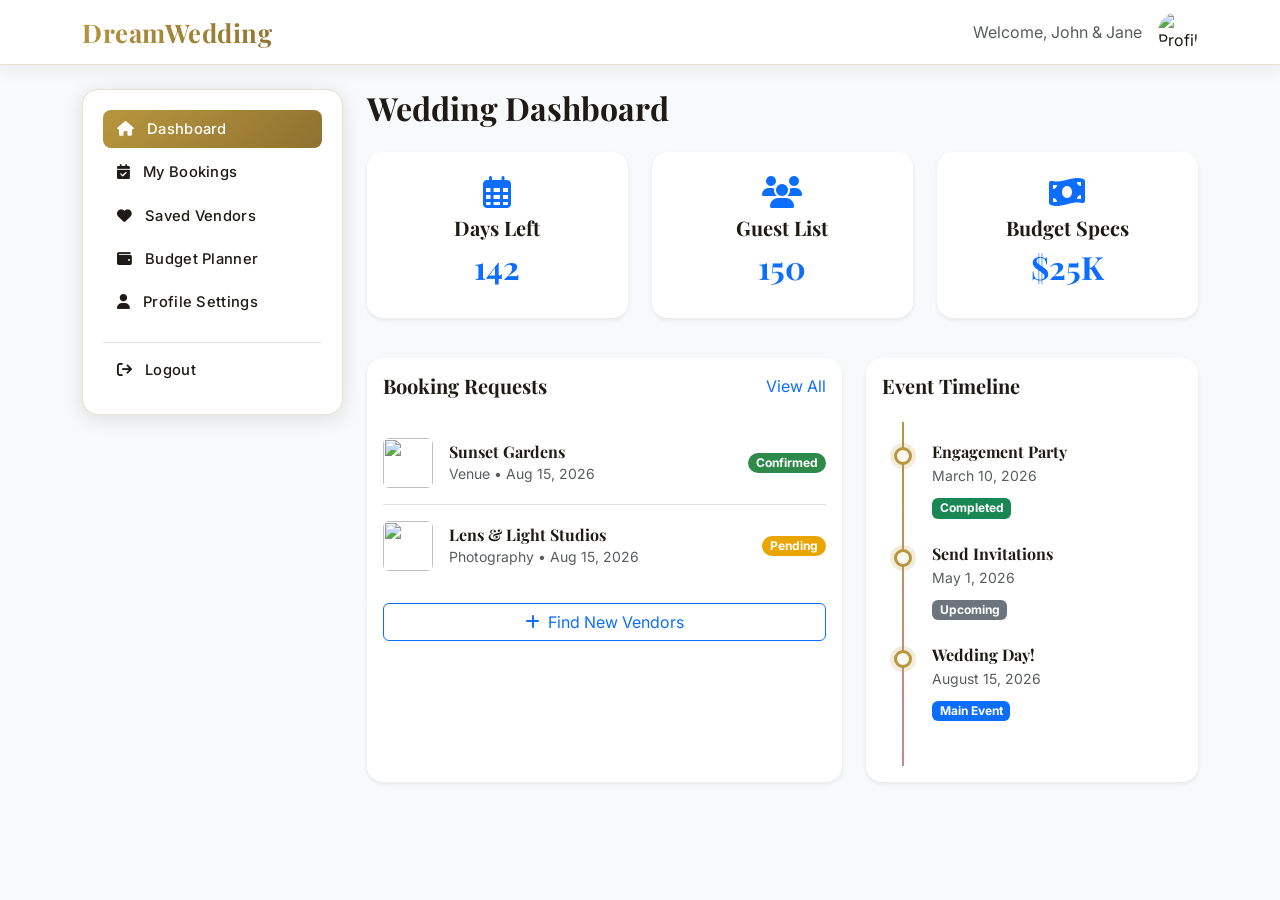
==== Wedding-System/src/main/resources/static/pages/dashboard.html @ 25dd050d "Completed sample Dashboard UI with frontend layout and components" ====
<!DOCTYPE html>
<html lang="en">
<head>
  <meta charset="UTF-8">
  <meta name="viewport" content="width=device-width, initial-scale=1.0">
  <title>Client Dashboard - DreamWedding</title>
  
  <link href="https://fonts.googleapis.com/css2?family=Playfair+Display:ital,wght@0,400;0,700;1,400&family=Inter:wght@300;400;500;600&display=swap" rel="stylesheet">
  <link href="https://cdn.jsdelivr.net/npm/bootstrap@5.3.0/dist/css/bootstrap.min.css" rel="stylesheet">
  <link rel="stylesheet" href="https://cdnjs.cloudflare.com/ajax/libs/font-awesome/6.4.0/css/all.min.css">
  <link rel="stylesheet" href="../css/styles.css">
</head>
<body class="bg-light">

  <!-- Navigation -->
  <nav class="navbar navbar-expand-lg bg-white sticky-top">
    <div class="container">
      <a class="navbar-brand" href="../index.html">DreamWedding</a>
      <div class="d-flex align-items-center">
        <span class="me-3 d-none d-md-inline text-muted">Welcome, John & Jane</span>
        <img src="https://ui-avatars.com/api/?name=John+Jane&background=d4af37&color=fff" class="rounded-circle" width="40" alt="Profile">
      </div>
    </div>
  </nav>

  <div class="container mt-4">
    <div class="row">
      <!-- Sidebar -->
      <div class="col-md-3 mb-4">
        <div class="dashboard-sidebar">
          <ul class="nav flex-column">
            <li class="nav-item">
              <a class="nav-link active" href="dashboard.html"><i class="fa-solid fa-house me-2"></i> Dashboard</a>
            </li>
            <li class="nav-item">
              <a class="nav-link" href="#"><i class="fa-solid fa-calendar-check me-2"></i> My Bookings</a>
            </li>
            <li class="nav-item">
              <a class="nav-link" href="#"><i class="fa-solid fa-heart me-2"></i> Saved Vendors</a>
            </li>
            <li class="nav-item">
              <a class="nav-link" href="#"><i class="fa-solid fa-wallet me-2"></i> Budget Planner</a>
            </li>
            <li class="nav-item">
              <a class="nav-link" href="#"><i class="fa-solid fa-user me-2"></i> Profile Settings</a>
            </li>
            <li class="nav-item mt-3 border-top pt-2">
              <a class="nav-link text-danger" href="login.html"><i class="fa-solid fa-arrow-right-from-bracket me-2"></i> Logout</a>
            </li>
          </ul>
        </div>
      </div>

      <!-- Main Content -->
      <div class="col-md-9">
        <h2 class="mb-4">Wedding Dashboard</h2>
        
        <!-- Wedding Stats -->
        <div class="row mb-4">
          <div class="col-md-4">
            <div class="card text-center border-0 shadow-sm rounded-4 mb-3">
              <div class="card-body py-4">
                <i class="fa-regular fa-calendar-days fs-2 text-primary mb-2"></i>
                <h5 class="fw-bold">Days Left</h5>
                <h2 class="text-primary fw-bold">142</h2>
              </div>
            </div>
          </div>
          <div class="col-md-4">
            <div class="card text-center border-0 shadow-sm rounded-4 mb-3">
              <div class="card-body py-4">
                <i class="fa-solid fa-users fs-2 text-primary mb-2"></i>
                <h5 class="fw-bold">Guest List</h5>
                <h2 class="text-primary fw-bold">150</h2>
              </div>
            </div>
          </div>
          <div class="col-md-4">
            <div class="card text-center border-0 shadow-sm rounded-4 mb-3">
              <div class="card-body py-4">
                <i class="fa-solid fa-money-bill-wave fs-2 text-primary mb-2"></i>
                <h5 class="fw-bold">Budget Specs</h5>
                <h2 class="text-primary fw-bold">$25K</h2>
              </div>
            </div>
          </div>
        </div>

        <!-- Recent Bookings & Timeline -->
        <div class="row">
          <div class="col-md-7 mb-4">
            <div class="card border-0 shadow-sm rounded-4 h-100">
              <div class="card-body">
                <div class="d-flex justify-content-between align-items-center mb-4">
                  <h5 class="fw-bold mb-0">Booking Requests</h5>
                  <a href="#" class="text-primary text-decoration-none">View All</a>
                </div>
                <ul class="list-group list-group-flush">
                  <li class="list-group-item px-0 py-3 d-flex align-items-center">
                    <img src="https://images.unsplash.com/photo-1520854221256-17451cc331bf?auto=format&fit=crop&w=100&q=80" class="rounded" width="50" height="50" style="object-fit:cover;">
                    <div class="ms-3 flex-grow-1">
                      <h6 class="mb-0 fw-bold">Sunset Gardens</h6>
                      <small class="text-muted">Venue • Aug 15, 2026</small>
                    </div>
                    <span class="badge badge-confirmed rounded-pill">Confirmed</span>
                  </li>
                  <li class="list-group-item px-0 py-3 d-flex align-items-center">
                    <img src="https://images.unsplash.com/photo-1533104816157-1941ad7c3906?auto=format&fit=crop&w=100&q=80" class="rounded" width="50" height="50" style="object-fit:cover;">
                    <div class="ms-3 flex-grow-1">
                      <h6 class="mb-0 fw-bold">Lens & Light Studios</h6>
                      <small class="text-muted">Photography • Aug 15, 2026</small>
                    </div>
                    <span class="badge badge-pending rounded-pill">Pending</span>
                  </li>
                </ul>
                <div class="mt-3">
                  <a href="vendor-list.html" class="btn btn-outline-primary w-100"><i class="fa-solid fa-plus me-1"></i> Find New Vendors</a>
                </div>
              </div>
            </div>
          </div>

          <div class="col-md-5 mb-4">
            <div class="card border-0 shadow-sm rounded-4 h-100">
              <div class="card-body">
                <h5 class="fw-bold mb-4">Event Timeline</h5>
                <div class="timeline">
                  <div class="timeline-item">
                    <h6 class="fw-bold mb-1">Engagement Party</h6>
                    <small class="text-muted d-block mb-2">March 10, 2026</small>
                    <span class="badge bg-success">Completed</span>
                  </div>
                  <div class="timeline-item">
                    <h6 class="fw-bold mb-1">Send Invitations</h6>
                    <small class="text-muted d-block mb-2">May 1, 2026</small>
                    <span class="badge bg-secondary">Upcoming</span>
                  </div>
                  <div class="timeline-item">
                    <h6 class="fw-bold mb-1">Wedding Day!</h6>
                    <small class="text-muted d-block mb-2">August 15, 2026</small>
                    <span class="badge bg-primary">Main Event</span>
                  </div>
                </div>
              </div>
            </div>
          </div>
        </div>

      </div>
    </div>
  </div>

  <script src="https://cdn.jsdelivr.net/npm/bootstrap@5.3.0/dist/js/bootstrap.bundle.min.js"></script>
  <script src="../js/script.js"></script>
</body>
</html>
---- Wedding-System/src/main/resources/static/css/styles.css ----
/* ============================================
   PREMIUM COLOUR PALETTE — DreamWedding
   ============================================
   Primary   : Champagne Gold  #b8963e
   Secondary  : Dusty Rose      #c4899a
   Accent     : Deep Blush      #8b3a52
   Dark BG    : Rich Charcoal   #1a1714
   Light BG   : Warm Ivory      #faf7f1
   Card BG    : Alabaster       #f5f0e8
   Muted text : Warm Grey       #7a6f65
============================================ */

@import url('https://fonts.googleapis.com/css2?family=Playfair+Display:ital,wght@0,400;0,600;0,700;1,400&family=Inter:wght@300;400;500;600&display=swap');

:root {
  --primary-color:    #b8963e;   /* Champagne Gold  */
  --primary-dark:     #8f7230;   /* Deep Gold       */
  --primary-light:    #e8c96a;   /* Soft Gold       */
  --secondary-color:  #c4899a;   /* Dusty Rose      */
  --secondary-dark:   #8b3a52;   /* Deep Blush      */
  --accent-color:     #6b4c3b;   /* Warm Mocha      */
  --dark-bg:          #1a1714;   /* Rich Charcoal   */
  --dark-bg-2:        #241f1b;   /* Warm Dark       */
  --light-bg:         #faf7f1;   /* Warm Ivory      */
  --card-bg:          #f5f0e8;   /* Alabaster       */
  --dark-text:        #1e1a16;   /* Espresso        */
  --muted-text:       #7a6f65;   /* Warm Grey       */
  --light-text:       #ffffff;
  --border-color:     #e8e0d0;
  --shadow-gold:      rgba(184, 150, 62, 0.18);
  --shadow-dark:      rgba(26, 23, 20, 0.12);
}

/* ============================================
   BASE
============================================ */
body {
  font-family: 'Inter', sans-serif;
  color: var(--dark-text);
  background-color: var(--light-bg);
  overflow-x: hidden;
}

h1, h2, h3, h4, h5, h6 {
  font-family: 'Playfair Display', serif;
  font-weight: 700;
  color: var(--dark-text);
}

/* ============================================
   NAVBAR
============================================ */
.navbar {
  background-color: rgba(250, 247, 241, 0.96);
  backdrop-filter: blur(10px);
  -webkit-backdrop-filter: blur(10px);
  box-shadow: 0 2px 20px rgba(26, 23, 20, 0.08);
  border-bottom: 1px solid var(--border-color);
  transition: all 0.3s ease-in-out;
}

.navbar-brand {
  font-family: 'Playfair Display', serif;
  font-size: 1.6rem;
  font-weight: 700;
  background: linear-gradient(135deg, var(--primary-color), var(--primary-dark));
  -webkit-background-clip: text;
  -webkit-text-fill-color: transparent;
  background-clip: text;
  letter-spacing: 0.5px;
}

.nav-link {
  color: var(--dark-text) !important;
  font-weight: 500;
  font-size: 0.92rem;
  letter-spacing: 0.3px;
  padding: 0.5rem 0.9rem !important;
  transition: color 0.3s;
  position: relative;
}

.nav-link::after {
  content: '';
  position: absolute;
  bottom: 0;
  left: 50%;
  transform: translateX(-50%);
  width: 0;
  height: 2px;
  background: linear-gradient(90deg, var(--primary-color), var(--secondary-color));
  border-radius: 2px;
  transition: width 0.3s ease;
}

.nav-link:hover::after { width: 60%; }

.nav-link:hover {
  color: var(--primary-color) !important;
}

/* ============================================
   BUTTONS
============================================ */
.btn-custom {
  background: linear-gradient(135deg, var(--primary-color) 0%, var(--primary-dark) 100%);
  color: var(--light-text);
  border: none;
  font-weight: 600;
  border-radius: 30px;
  padding: 11px 28px;
  letter-spacing: 0.4px;
  transition: all 0.3s ease;
  box-shadow: 0 4px 18px var(--shadow-gold);
}

.btn-custom:hover {
  background: linear-gradient(135deg, var(--primary-dark) 0%, #6b5220 100%);
  color: var(--light-text);
  transform: translateY(-2px);
  box-shadow: 0 8px 24px var(--shadow-gold);
}

.btn-secondary-custom {
  background: white;
  color: var(--primary-color);
  border: 1px solid var(--primary-color);
  font-weight: 600;
  border-radius: 30px;
  padding: 11px 28px;
  transition: all 0.3s ease;
  box-shadow: 0 4px 15px rgba(184, 150, 62, 0.1);
}

.btn-secondary-custom:hover {
  background: var(--primary-color);
  color: white;
  transform: translateY(-2px);
  box-shadow: 0 8px 20px var(--shadow-gold);
}

/* ============================================
   HERO SECTION
============================================ */
.hero-section {
  position: relative;
  background: linear-gradient(
    160deg,
    rgba(26, 23, 20, 0.72) 0%,
    rgba(139, 58, 82, 0.45) 50%,
    rgba(26, 23, 20, 0.72) 100%
  ),
  url('https://images.unsplash.com/photo-1519741497674-611481863552?auto=format&fit=crop&w=2000&q=80') center / cover;
  background-attachment: scroll;
  height: 100vh;
  display: flex;
  align-items: center;
  justify-content: center;
  color: var(--light-text);
  text-align: center;
  overflow: hidden;
  will-change: background-position;
}

/* Hero content scroll fade */
.hero-content {
  transition: opacity 0.05s linear, transform 0.05s linear;
  will-change: opacity, transform;
}

/* Bounce animation for scroll arrow */
@keyframes heroArrowBounce {
  0%, 100% { transform: translateY(0);    opacity: 1;    }
  50%       { transform: translateY(8px);  opacity: 0.7;  }
}

.hero-content h1 {
  font-size: 4rem;
  margin-bottom: 20px;
  animation: fadeInDown 1s ease-out;
  text-shadow: 0 2px 20px rgba(0,0,0,0.4);
  background: linear-gradient(135deg, #fff 40%, var(--primary-light) 100%);
  -webkit-background-clip: text;
  -webkit-text-fill-color: transparent;
  background-clip: text;
}

.hero-content p {
  font-size: 1.2rem;
  margin-bottom: 30px;
  animation: fadeInUp 1s ease-out;
  color: rgba(255,255,255,0.88);
}

/* Search box inside hero */
.search-box {
  background: rgba(255, 255, 255, 0.97) !important;
  border: 1px solid var(--border-color) !important;
  box-shadow: 0 12px 40px rgba(0,0,0,0.18) !important;
  border-radius: 16px !important;
  backdrop-filter: blur(8px);
}

/* ============================================
   CATEGORY CARDS
============================================ */
.category-card {
  border-radius: 18px;
  overflow: hidden;
  box-shadow: 0 4px 20px var(--shadow-dark);
  transition: all 0.35s ease;
  background: linear-gradient(145deg, #ffffff, var(--card-bg));
  text-align: center;
  padding: 32px 22px;
  margin-bottom: 30px;
  border: 1px solid var(--border-color);
}

.category-card i {
  font-size: 2.6rem;
  background: linear-gradient(135deg, var(--primary-color), var(--secondary-dark));
  -webkit-background-clip: text;
  -webkit-text-fill-color: transparent;
  background-clip: text;
  margin-bottom: 16px;
  display: block;
}

.category-card h4 {
  font-size: 1rem;
  font-weight: 600;
  color: var(--dark-text);
  margin-bottom: 8px;
}

.category-card:hover {
  transform: translateY(-10px);
  box-shadow: 0 16px 40px var(--shadow-gold);
  border-color: var(--primary-light);
}

/* ============================================
   VENDOR CARDS
============================================ */
.vendor-card {
  border: 1px solid var(--border-color);
  border-radius: 18px;
  overflow: hidden;
  box-shadow: 0 4px 16px var(--shadow-dark);
  transition: all 0.35s ease;
  background: #ffffff;
}

.vendor-card img {
  height: 200px;
  object-fit: cover;
}

.vendor-card:hover {
  transform: translateY(-6px);
  box-shadow: 0 12px 32px var(--shadow-gold);
  border-color: var(--primary-light);
}

.vendor-card .badge.bg-secondary {
  background: linear-gradient(135deg, var(--primary-color), var(--primary-dark)) !important;
  color: white !important;
  font-size: 0.75rem;
  letter-spacing: 0.3px;
}

/* ============================================
   EXPLORE CATEGORIES SECTION BG
============================================ */
section.py-5.bg-light {
  background-color: var(--card-bg) !important;
  width: 100vw;
  margin-left: 50%;
  transform: translateX(-50%);
  overflow-x: hidden;
}

/* ============================================
   HOW IT WORKS
============================================ */
.step-box {
  text-align: center;
  padding: 24px;
}

.step-icon {
  width: 80px;
  height: 80px;
  background: linear-gradient(135deg, var(--primary-color), var(--primary-dark));
  color: var(--light-text);
  border-radius: 50%;
  display: flex;
  align-items: center;
  justify-content: center;
  font-size: 2rem;
  font-family: 'Playfair Display', serif;
  margin: 0 auto 20px auto;
  box-shadow: 0 6px 20px var(--shadow-gold);
}

section.py-5.bg-white {
  background-color: var(--light-bg) !important;
}

/* ============================================
   FOOTER
============================================ */
footer {
  background: linear-gradient(160deg, var(--dark-bg) 0%, var(--dark-bg-2) 100%);
  color: #c8bfb3;
  padding: 60px 0 20px 0;
  border-top: 1px solid rgba(184, 150, 62, 0.2);
}

footer h4, footer h5 {
  color: #f0ebe1;
}

footer a {
  color: var(--primary-light);
  text-decoration: none;
  transition: color 0.2s;
}

footer a:hover {
  color: #ffffff;
}

footer hr {
  border-color: rgba(255,255,255,0.1) !important;
}

/* ============================================
   ANIMATIONS
============================================ */
@keyframes fadeInDown {
  from { opacity: 0; transform: translateY(-24px); }
  to   { opacity: 1; transform: translateY(0); }
}

@keyframes fadeInUp {
  from { opacity: 0; transform: translateY(24px); }
  to   { opacity: 1; transform: translateY(0); }
}

/* ============================================
   FORMS
============================================ */
.form-control, .form-select {
  border-radius: 10px;
  padding: 12px 15px;
  border: 1px solid var(--border-color);
  background-color: #fff;
  color: var(--dark-text);
  font-size: 0.95rem;
  transition: all 0.25s;
}

.form-control:focus, .form-select:focus {
  border-color: var(--primary-color);
  box-shadow: 0 0 0 0.2rem rgba(184, 150, 62, 0.2);
  background-color: #fff;
}

.auth-card {
  border-radius: 20px;
  box-shadow: 0 10px 40px var(--shadow-dark);
  border: 1px solid var(--border-color);
}

/* ============================================
   DASHBOARD SIDEBAR
============================================ */
.dashboard-sidebar {
  background-color: #fff;
  border-radius: 16px;
  padding: 20px;
  box-shadow: 0 4px 20px var(--shadow-dark);
  border: 1px solid var(--border-color);
}

.dashboard-sidebar .nav-link {
  color: var(--dark-text) !important;
  border-radius: 8px;
  margin-bottom: 5px;
}

.dashboard-sidebar .nav-link.active,
.dashboard-sidebar .nav-link:hover {
  background: linear-gradient(135deg, var(--primary-color), var(--primary-dark));
  color: #fff !important;
}

/* ============================================
   TIMELINE
============================================ */
.timeline {
  position: relative;
  padding: 20px 0;
}

.timeline::before {
  content: '';
  position: absolute;
  top: 0; bottom: 0; left: 20px;
  width: 2px;
  background: linear-gradient(to bottom, var(--primary-color), var(--secondary-color));
}

.timeline-item {
  position: relative;
  padding-left: 50px;
  margin-bottom: 25px;
}

.timeline-item::before {
  content: '';
  position: absolute;
  left: 12px; top: 5px;
  width: 18px; height: 18px;
  border-radius: 50%;
  background: var(--light-bg);
  border: 3px solid var(--primary-color);
  box-shadow: 0 0 0 4px var(--shadow-gold);
}

/* ============================================
   BADGES
============================================ */
.badge-pending   { background-color: #e9a500; color: #fff; }
.badge-confirmed { background-color: #2d8a4a; color: #fff; }
.badge-completed { background-color: #0e7fa8; color: #fff; }

/* ============================================
   CATEGORY SLIDER
   ============================================ */
.category-slider-wrapper {
  width: 100vw;
  margin-left: 50%;
  transform: translateX(-50%);
  background: linear-gradient(90deg, var(--card-bg) 0%, #ede9df 50%, var(--card-bg) 100%);
  padding: 10px 0;
  position: relative;
}

.category-slider {
  display: flex;
  gap: 20px;
  overflow-x: auto;
  padding: 20px;
  scroll-behavior: auto;
  -ms-overflow-style: none;
  scrollbar-width: none;
}

.category-slider::-webkit-scrollbar {
  display: none;
}

.slider-card {
  flex: 0 0 220px;
  margin-bottom: 0;
  user-select: none;
}

/* ============================================
   FAQ SECTION ACCORDION OVERRIDES
============================================ */
.accordion-button {
  font-family: 'Inter', sans-serif;
  font-weight: 600 !important;
  font-size: 0.97rem;
  color: var(--dark-text) !important;
}

.accordion-button:not(.collapsed) {
  background: linear-gradient(135deg, #f5e9c8, #eedbb0) !important;
  color: var(--primary-dark) !important;
  box-shadow: none;
}

.accordion-button:focus {
  box-shadow: 0 0 0 0.2rem rgba(184, 150, 62, 0.2);
}

.accordion-button::after {
  filter: sepia(1) saturate(2) hue-rotate(10deg);
}

.faq-item {
  border: 1px solid var(--border-color) !important;
  overflow: hidden;
}

/* ============================================
   SECTION BACKGROUNDS OVERRIDE
============================================ */
section[style*="#fef9f0"] {
  background-color: var(--card-bg) !important;
}

section[style*="#fdfbf7"] {
  background-color: var(--light-bg) !important;
}

/* ============================================
   SECTION HEADINGS ACCENT LINE
============================================ */
section > .container > h2.text-center,
section > .container-fluid > h2.text-center {
  position: relative;
  display: inline-block;
  left: 50%;
  transform: translateX(-50%);
  padding-bottom: 12px;
}

section > .container > h2.text-center::after,
section > .container-fluid > h2.text-center::after {
  content: '';
  position: absolute;
  bottom: 0;
  left: 50%;
  transform: translateX(-50%);
  width: 60px;
  height: 3px;
  background: linear-gradient(90deg, var(--primary-color), var(--secondary-color));
  border-radius: 2px;
}

/* ============================================
   FOOTER — PREMIUM DARK
============================================ */

/* Social Icons */
.footer-social-icon {
  display: inline-flex;
  align-items: center;
  justify-content: center;
  width: 42px;
  height: 42px;
  border-radius: 50%;
  border: 1.5px solid rgba(184, 150, 62, 0.4);
  color: #b8963e;
  font-size: 1rem;
  text-decoration: none;
  transition: all 0.3s ease;
}

.footer-social-icon:hover {
  background: linear-gradient(135deg, #b8963e, #8f7230);
  color: #fff;
  border-color: transparent;
  transform: translateY(-3px);
  box-shadow: 0 6px 18px rgba(184, 150, 62, 0.35);
}

/* Nav Links */
.footer-nav-link {
  color: #9a9188;
  text-decoration: none;
  font-size: 0.92rem;
  font-weight: 500;
  transition: color 0.2s ease;
  position: relative;
}

.footer-nav-link::after {
  content: '';
  position: absolute;
  bottom: -2px;
  left: 0;
  width: 0;
  height: 1px;
  background: #b8963e;
  transition: width 0.25s ease;
}

.footer-nav-link:hover {
  color: #e8c96a !important;
}

.footer-nav-link:hover::after {
  width: 100%;
}

/* Contact Blocks */
.footer-contact-block {
  border-left: 2px solid rgba(184, 150, 62, 0.25);
  padding-left: 16px;
}

.footer-contact-title {
  font-weight: 700;
  color: #f0ebe1;
  margin-bottom: 10px;
  font-size: 0.95rem;
  letter-spacing: 0.3px;
}

.footer-contact-text {
  color: #9a9188;
  font-size: 0.88rem;
  line-height: 1.7;
  margin-bottom: 4px;
}

/* Chat Links */
.footer-chat-link {
  display: block;
  color: #9a9188;
  text-decoration: none;
  font-size: 0.9rem;
  margin-bottom: 8px;
  transition: color 0.2s ease;
}

.footer-chat-link:hover {
  color: #e8c96a;
}

.footer-chat-link .fa-whatsapp {
  color: #25d366;
}

.footer-chat-link .fa-facebook-messenger {
  color: #0084ff;
}

/* ============================================
   TESTIMONIALS & FEEDBACK LOOP
============================================ */
/* ============================================
   TESTIMONIALS & FEEDBACK LOOP — DRAGGABLE
============================================ */
.feedback-marquee-wrapper {
  overflow-x: auto;
  overflow-y: hidden;
  padding: 10px 0;
  position: relative;
  background-color: var(--light-bg);
  cursor: grab;
  user-select: none;
  -ms-overflow-style: none;
  scrollbar-width: none;
}

.feedback-marquee-wrapper::-webkit-scrollbar {
  display: none;
}

.feedback-marquee-wrapper:active {
  cursor: grabbing;
}

.feedback-marquee {
  display: flex;
  gap: 30px;
  width: max-content;
  padding: 20px 0;
  pointer-events: none; /* Allows click through to wrapper for dragging */
}

.testimonial-card {
  flex: 0 0 380px;
  background: white;
  transition: transform 0.6s cubic-bezier(0.2, 0.8, 0.2, 1), box-shadow 0.6s ease;
  border: 1px solid var(--border-color);
  box-shadow: 0 4px 12px rgba(0,0,0,0.05);
  border-radius: 20px;
  pointer-events: all; 
}

.testimonial-card:hover {
  transform: translateY(-12px) scale(1.03) !important;
  box-shadow: 0 20px 45px var(--shadow-gold) !important;
  border-color: var(--primary-light);
  z-index: 10;
}

.feedback-marquee-wrapper {
  overflow: hidden;
  padding: 10px 0;
  position: relative;
  background-color: var(--light-bg);
  cursor: grab;
  user-select: none;
}

.feedback-marquee-wrapper:active {
  cursor: grabbing;
}

.feedback-marquee {
  display: flex;
  gap: 30px;
  width: max-content;
  padding: 20px 0;
  pointer-events: none;
}

.testimonial-card {
  flex: 0 0 380px;
  background: white;
  transition: transform 0.6s cubic-bezier(0.2, 0.8, 0.2, 1), box-shadow 0.6s ease;
  border: 1px solid var(--border-color);
  box-shadow: 0 4px 12px rgba(0,0,0,0.05);
  border-radius: 20px;
  pointer-events: all;
}

.testimonial-card:hover {
  transform: translateY(-12px) scale(1.03) !important;
  box-shadow: 0 20px 45px var(--shadow-gold) !important;
  border-color: var(--primary-light);
  z-index: 10;
}

.testimonial-text {
  font-style: italic;
  font-size: 0.95rem;
  line-height: 1.6;
  color: var(--muted-text);
}

/* Gold Styled Outline Buttons (Overrides) */
.btn-outline-dark, .btn-outline-secondary {
  border-color: var(--primary-color) !important;
  color: var(--primary-color) !important;
}

.btn-outline-dark:hover, .btn-outline-secondary:hover {
  background-color: var(--primary-color) !important;
  border-color: var(--primary-color) !important;
  color: white !important;
}

/* Quick Rating Section */
.quick-rating-box {
  background: white;
  border: 1px solid var(--border-color);
  border-radius: 20px;
  padding: 30px;
  text-align: center;
  box-shadow: 0 10px 30px var(--shadow-dark);
}

.star-rating-input {
  display: flex !important;
  flex-direction: row;
  justify-content: center;
  gap: 12px;
}

.star-rating-input i {
  font-size: 2.2rem;
  color: #ddd;
  cursor: pointer;
  transition: all 0.2s ease;
}

/* Hover starts from right because DOM is 5-4-3-2-1. 
   Hovering a star highlights it and those AFTER it (to its right). */
.star-rating-input i:hover,
.star-rating-input i:hover ~ i {
  color: #f1c40f !important;
  transform: scale(1.1);
}

.star-rating-input i.active,
.star-rating-input i.active ~ i {
  color: #f1c40f !important;
}

.star-rating-input i.active,
.star-rating-input i:hover,
.star-rating-input i:hover ~ i {
  color: #f1c40f;
}

/* Modal Styling */
.modal-content {
  border-radius: 24px;
  border: none;
  overflow: hidden;
}

.modal-header {
  background: linear-gradient(135deg, var(--primary-color), var(--primary-dark));
  color: white;
  border: none;
}

.modal-header .btn-close {
  filter: brightness(0) invert(1);
}


/* How It Works Section */
.how-it-works-card {
  padding: 40px 30px;
  border-radius: 24px;
  background: #fff;
  border: 1px solid var(--border-color);
  transition: all 0.4s cubic-bezier(0.175, 0.885, 0.32, 1.275);
  height: 100%;
}

.how-it-works-card:hover {
  transform: translateY(-15px);
  box-shadow: 0 20px 40px var(--shadow-dark);
  border-color: var(--primary-light);
}

.how-icon-wrapper {
  width: 90px;
  height: 90px;
  background: linear-gradient(135deg, var(--card-bg), #ede9df);
  border-radius: 50%;
  display: flex;
  align-items: center;
  justify-content: center;
  margin: 0 auto;
  position: relative;
  transition: all 0.4s ease;
}

.how-it-works-card:hover .how-icon-wrapper {
  background: linear-gradient(135deg, var(--primary-color), var(--primary-dark));
  transform: scale(1.1) rotate(5deg);
}

.how-icon-wrapper i {
  font-size: 2.22rem;
  background: linear-gradient(135deg, var(--primary-color), var(--primary-dark));
  -webkit-background-clip: text;
  -webkit-text-fill-color: transparent;
  background-clip: text;
  transition: all 0.4s ease;
}

.how-it-works-card:hover .how-icon-wrapper i {
  -webkit-text-fill-color: #fff;
}

.step-number {
  position: absolute;
  top: -5px;
  right: -5px;
  width: 32px;
  height: 32px;
  background: var(--secondary-color);
  color: var(--dark-text);
  border-radius: 50%;
  display: flex;
  align-items: center;
  justify-content: center;
  font-weight: 700;
  font-size: 0.9rem;
  box-shadow: 0 4px 10px rgba(0,0,0,0.1);
}

.how-it-works-card h4 {
  font-family: 'Playfair Display', serif;
  letter-spacing: 0.5px;
}

/* ============================================
   RESPONSIVE DESIGN (Media Queries)
   ============================================ */

/* --- Large Devices (Desktops) --- */
@media (max-width: 1200px) {
  .hero-content h1 { font-size: 3.5rem; }
}

/* --- Medium Devices (Tablets) --- */
@media (max-width: 991.98px) {
  .hero-section { height: auto; min-height: 100vh; padding: 120px 0 80px 0; }
  .hero-content h1 { font-size: 2.8rem; }
  .hero-content p { font-size: 1.1rem; }
  
  .navbar-collapse {
    background: white;
    margin-top: 15px;
    padding: 20px;
    border-radius: 15px;
    box-shadow: 0 10px 30px rgba(0,0,0,0.1);
    border: 1px solid var(--border-color);
  }
  
  .nav-item { width: 100%; text-align: center; margin: 5px 0; }
  .nav-link::after { display: none; }
  
  .category-card { padding: 25px 15px; }
  .category-card i { font-size: 2.2rem; }

  .order-lg-1 { order: 1; }
  .order-lg-2 { order: 2; }
}

/* --- Small Devices (Phones) --- */
@media (max-width: 767.98px) {
  .hero-content h1 { font-size: 2.2rem; line-height: 1.3; }
  .hero-content p { font-size: 1rem; }
  
  .search-box { padding: 1.5rem !important; }
  .search-box .col-md-4, .search-box .col-md-5, .search-box .col-md-3 {
    margin-bottom: 15px;
  }
  .search-box .col-md-3 { margin-bottom: 0; }

  section.py-5 { padding-top: 3rem !important; padding-bottom: 3rem !important; }
  .display-5 { font-size: 1.8rem !important; }
  
  .testimonial-card { flex: 0 0 calc(100vw - 60px); max-width: 350px; padding: 1.5rem !important; }
  .testimonial-text { font-size: 0.88rem; }
  
  .slider-card { flex: 0 0 180px; }
  
  #heroScrollArrow { display: none; }
  
  .footer-contact-block { border-left: none; border-top: 1px solid rgba(184,150,62,0.2); padding-left: 0; padding-top: 15px; margin-top: 15px; }
  
  .navbar-brand { font-size: 1.4rem; }
}

/* --- Extra Small Devices --- */
@media (max-width: 480px) {
  .hero-content h1 { font-size: 1.9rem; }
  .hero-content p { font-size: 0.95rem; }
  
  .btn-custom, .btn-secondary-custom { width: 100%; padding: 12px 20px; }
  
  .category-card { margin-bottom: 15px; }
  
  .navbar-brand { font-size: 1.3rem; }
}

/* Touch Device Optimization */
@media (hover: none) {
  .category-card:hover, .vendor-card:hover, .how-it-works-card:hover {
    transform: none;
  }
  section[style*="fixed"] {
    background-attachment: scroll !important;
  }
  
  .dashboard-sidebar .nav {
    flex-direction: row !important;
    overflow-x: auto;
    flex-wrap: nowrap;
    padding-bottom: 5px;
    -ms-overflow-style: none;
    scrollbar-width: none;
  }
  .dashboard-sidebar .nav::-webkit-scrollbar { display: none; }
  .dashboard-sidebar .nav-item {
    flex: 0 0 auto;
    margin-right: 10px;
    margin-bottom: 0 !important;
  }
  .dashboard-sidebar .nav-link {
    white-space: nowrap;
    font-size: 0.8rem;
    padding: 8px 15px !important;
  }
}
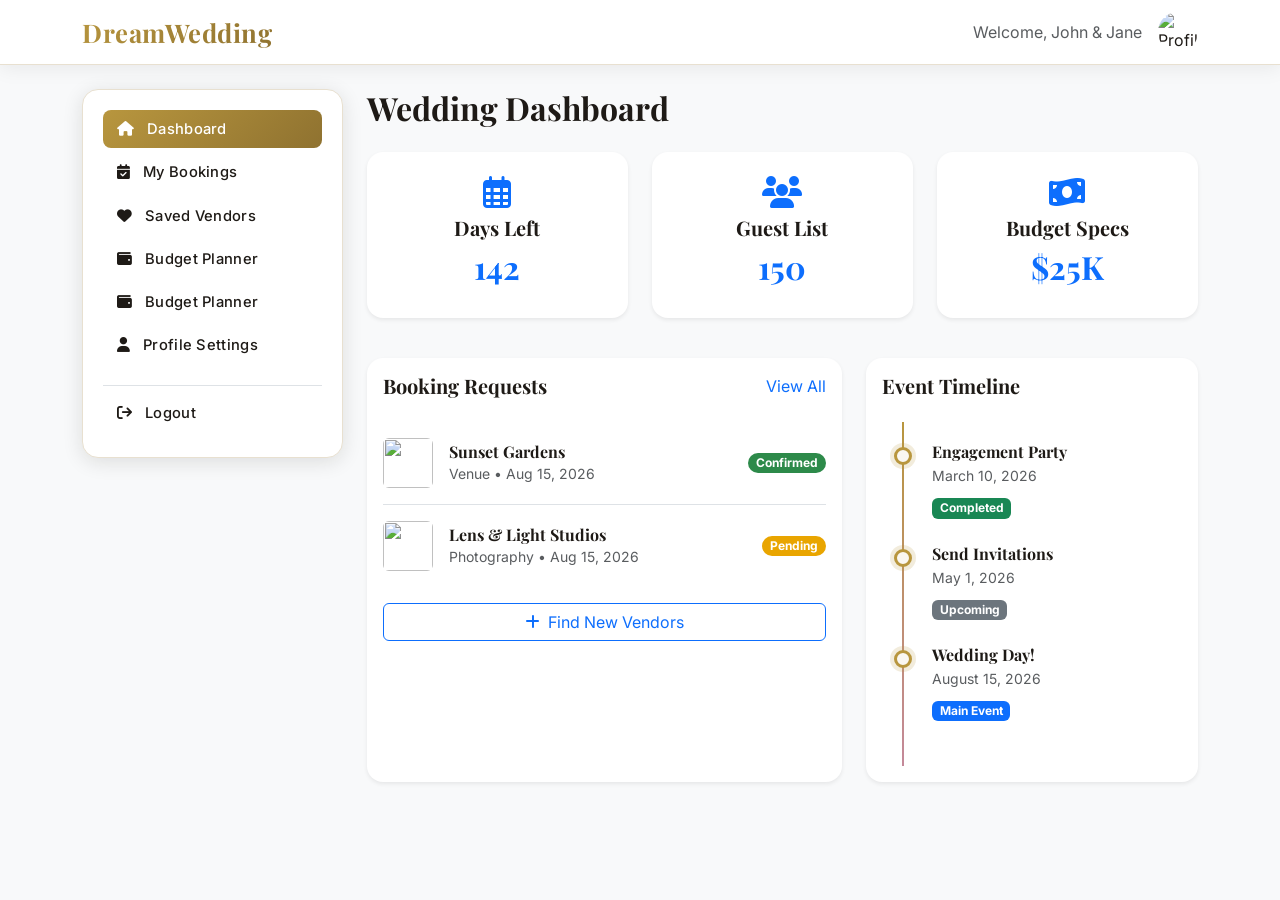
==== commit abb05394: "Budget Planner Logic and Interface" ====
--- a/Wedding-System/src/main/resources/static/pages/dashboard.html
+++ b/Wedding-System/src/main/resources/static/pages/dashboard.html
@@ -38,9 +38,8 @@
             <li class="nav-item">
               <a class="nav-link" href="#"><i class="fa-solid fa-heart me-2"></i> Saved Vendors</a>
             </li>
-            <li class="nav-item">
-              <a class="nav-link" href="#"><i class="fa-solid fa-wallet me-2"></i> Budget Planner</a>
-            </li>
+            <a class="nav-link" href="#"><i class="fa-solid fa-wallet me-2"></i> Budget Planner</a>
+            <a class="nav-link" href="budget-tracker.html"><i class="fa-solid fa-wallet me-2"></i> Budget Planner</a>
             <li class="nav-item">
               <a class="nav-link" href="#"><i class="fa-solid fa-user me-2"></i> Profile Settings</a>
             </li>
--- a/Wedding-System/src/main/resources/static/css/styles.css
+++ b/Wedding-System/src/main/resources/static/css/styles.css
@@ -435,6 +435,33 @@
 .badge-pending   { background-color: #e9a500; color: #fff; }
 .badge-confirmed { background-color: #2d8a4a; color: #fff; }
 .badge-completed { background-color: #0e7fa8; color: #fff; }
+
+/* ============================================
+   BUDGET TRACKER
+============================================ */
+.budget-summary-card {
+  background: linear-gradient(145deg, #ffffff, var(--card-bg));
+  border: 1px solid var(--border-color);
+  border-radius: 14px;
+  padding: 12px 14px;
+}
+
+.budget-category-card {
+  border: 1px solid var(--border-color);
+  border-radius: 14px;
+  padding: 14px;
+  background: #fff;
+}
+
+.budget-status-badge {
+  color: var(--primary-dark);
+}
+
+.progress.budget-progress {
+  height: 9px;
+  border-radius: 999px;
+  background-color: #ece4d7;
+}
 
 /* ============================================
    CATEGORY SLIDER
